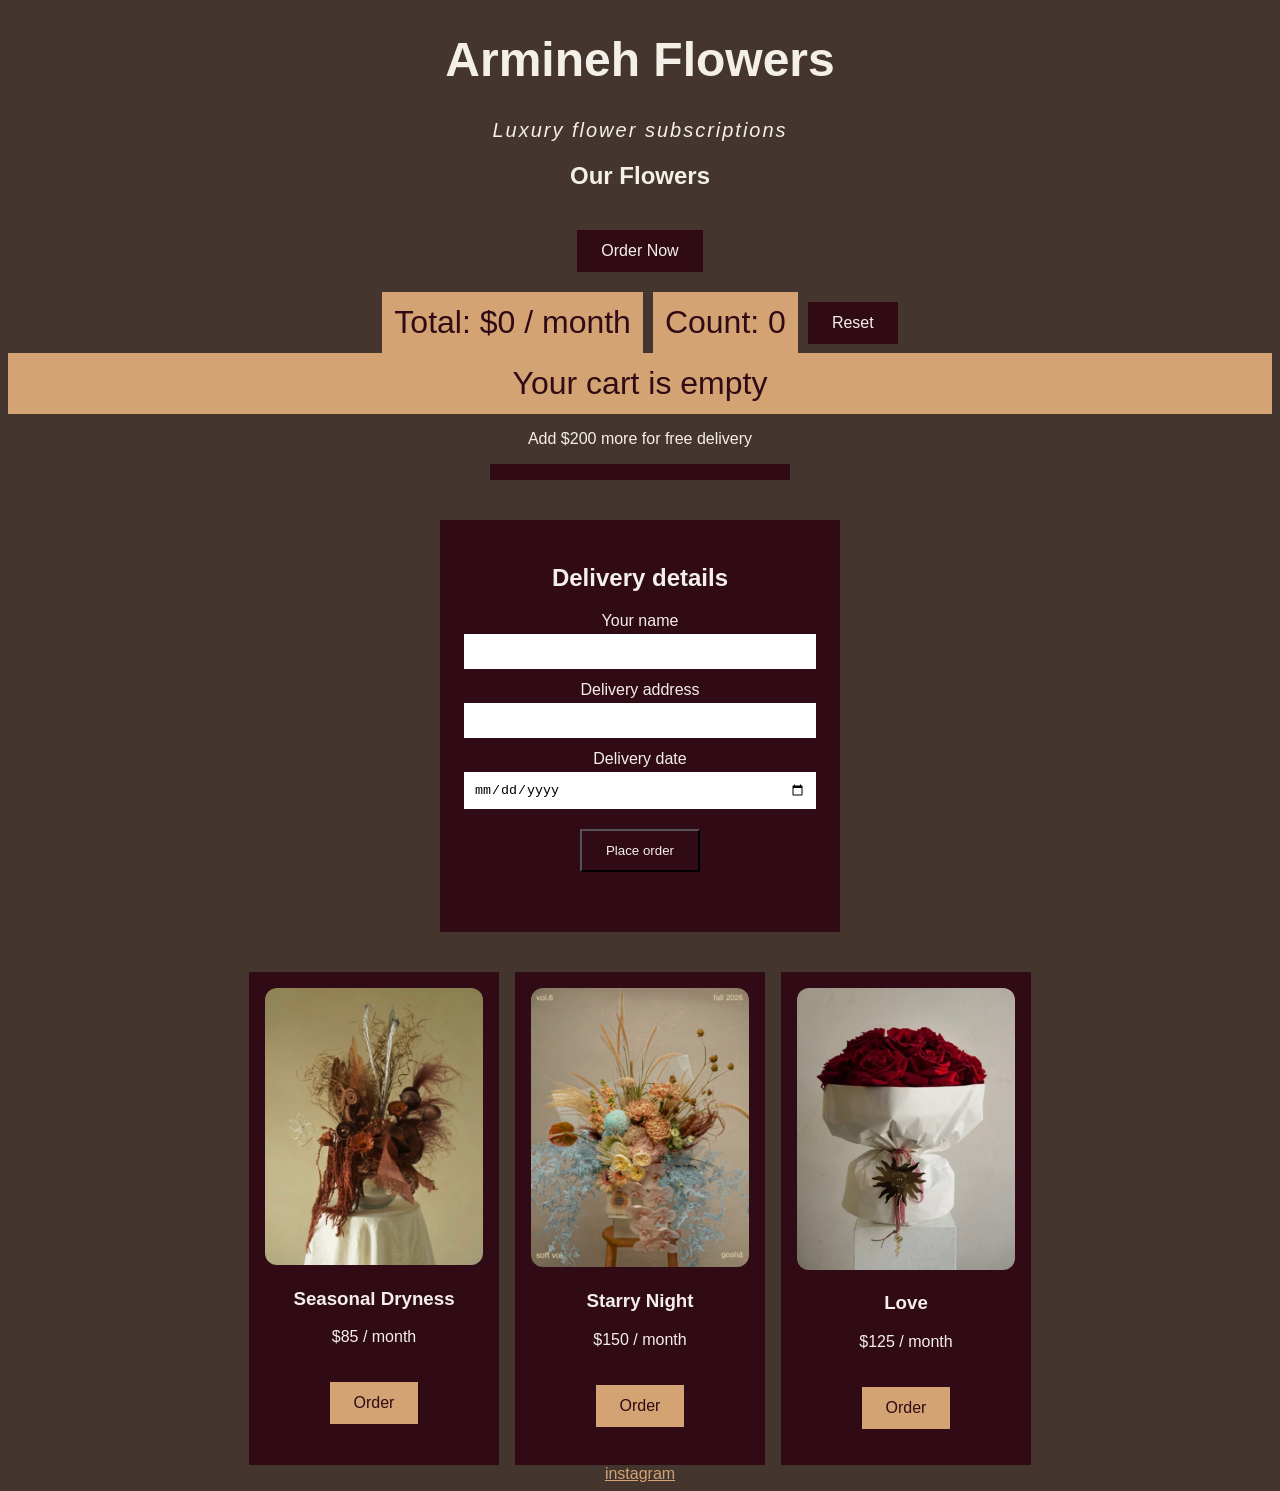
==== index.html @ e9095657 "First Version of flower shop" ====
<!DOCTYPE html>
<html>

<head>
    <meta name="viewport" content="width=device-width, initial-scale=1">
    <title>Armineh Flowers</title>
    <link rel="stylesheet" href="style.css">
</head>

<body>
    <h1>Armineh Flowers</h1>
    <p class="tagline">Luxury flower subscriptions</p>
    <h2>Our Flowers</h2>
    <a href="#" class="button">Order Now</a>
    <p id="message"></p>

    <div class="summary">
        <p id="total" class="box">Total: $0 / month</p>
        <p id="count" class="box">Count: 0</p>
        <a href="#" class="button" onclick="resetOrder()">Reset</a>
    </div>

    <ul id="orderList" class="box"></ul>
    <p id="delivery"></p>
    <div class="bar">
        <div id="barFill"></div>
    </div>

    <div class="checkout">
        <h2>Delivery details</h2>

        <label for="customerName">Your name</label>
        <input type="text" id="customerName">

        <label for="address">Delivery address</label>
        <input type="text" id="address">

        <label for="deliveryDate">Delivery date</label>
        <input type="date" id="deliveryDate">

        <button type="button" class="button" onclick="placeOrder()">Place order</button>

        <p id="confirmation"></p>

    </div>

    <div class="flowers">
        <div class="card">
            <img src="bouquet.jpg" alt="...">
            <h3>Seasonal Dryness</h3>
            <p>$85 / month</p>
            <a href="#" class="button" onclick="addToOrder('Seasonal Dryness', 85)">Order</a>
        </div>

        <div class="card">
            <img src="starrynight.jpg" alt="...">
            <h3>Starry Night</h3>
            <p>$150 / month</p>
            <a href="#" class="button" onclick="addToOrder('Starry Night', 150)">Order</a>
        </div>

        <div class="card">
            <img src="love.jpg" alt="...">
            <h3>Love</h3>
            <p> $125 / month</p>
            <a href="#" class="button" onclick="addToOrder('Love', 125)">Order</a>
        </div>
    </div>
    <a href="https://www.instagram.com/oneflowerstop/">instagram</a>
    <script src="script.js"></script>
</body>
</html>
---- style.css ----
* {
            box-sizing: border-box;
        }

        body {
            font-family: Arial, sans-serif;
            background-color: #44362f;
            color: #F5efe9;
            text-align: center;
        }

        h1 {
            color: #F5efe9;
            font-size: 48px;
        }

        img {
            width: 400px;
            border-radius: 12px;
            transition: 0.3s;
            max-width: 100%;
        }

        h2 {
            color: #F5efe9;
            font-size: 24px;
        }

        a {
            color: #d4a373;
        }

        .tagline {
            font-style: italic;
            font-size: 20px;
            letter-spacing: 2px;
        }

        .button {
            background-color: #300b16;
            color: #F5efe9;
            padding: 12px 24px;
            border-radius: 0%;
            text-decoration: none;
            display: inline-block;
            margin: 20px;
            transition: 0.3s;
        }

        .button:hover {
            background-color: #d4a373;
            color: #300b16;
        }

        img:hover {
            opacity: 0.8;
        }

        .summary {
            display: flex;
            justify-content: center;
            gap: 10px;
            flex-wrap: wrap;
            align-items: center;
        }

        .summary .button {
            margin: 0;
        }

        .flowers {
            display: flex;
            justify-content: center;
            gap: 16px;
            flex-wrap: wrap;
        }

        .card {
            background-color: #300b16;
            padding: 16px;
            width: 250px;
        }

        .card img {
            width: 100%;
        }

        .card .button {
            background-color: #d4a373;
            color: #300b16;
        }

        .card .button:hover {
            background-color: #F5efe9;
            color: #300b16;
        }

        @media (max-width: 600px) {
            h1 {
                font-size: 32px;
            }

            .card {
                width: 100%;
            }

        }

        #message {
            background-color: #d4a373;
            color: #44362f;
            font-size: larger;
            padding: 12px;
        }

        .box {
            background-color: #d4a373;
            color: #300b16;
            font-size: 32px;
            padding: 12px;
            margin: 0;
        }

        #message:empty {
            display: none;
        }

        #orderList:empty {
            display: none;
        }

        #orderList {
            list-style: none;
        }

        .bar {
            background-color: #300b16;
            height: 16px;
            width: 300px;
            max-width: 100%;
            margin: 0 auto;
        }

        #barFill {
            background-color: #d4a373;
            height: 100%;
            width: 0%;
            transition: 0.5s;
        }

        .checkout {
            background-color: #300b16;
            padding: 24px;
            width: 400px;
            max-width: 100%;
            margin: 40px auto;
        }

        .checkout label {
            display: block;
            margin-top: 12px;
        }

        .checkout input {
            width: 100%;
            padding: 10px;
            margin-top: 4px;
            border: none;
        }
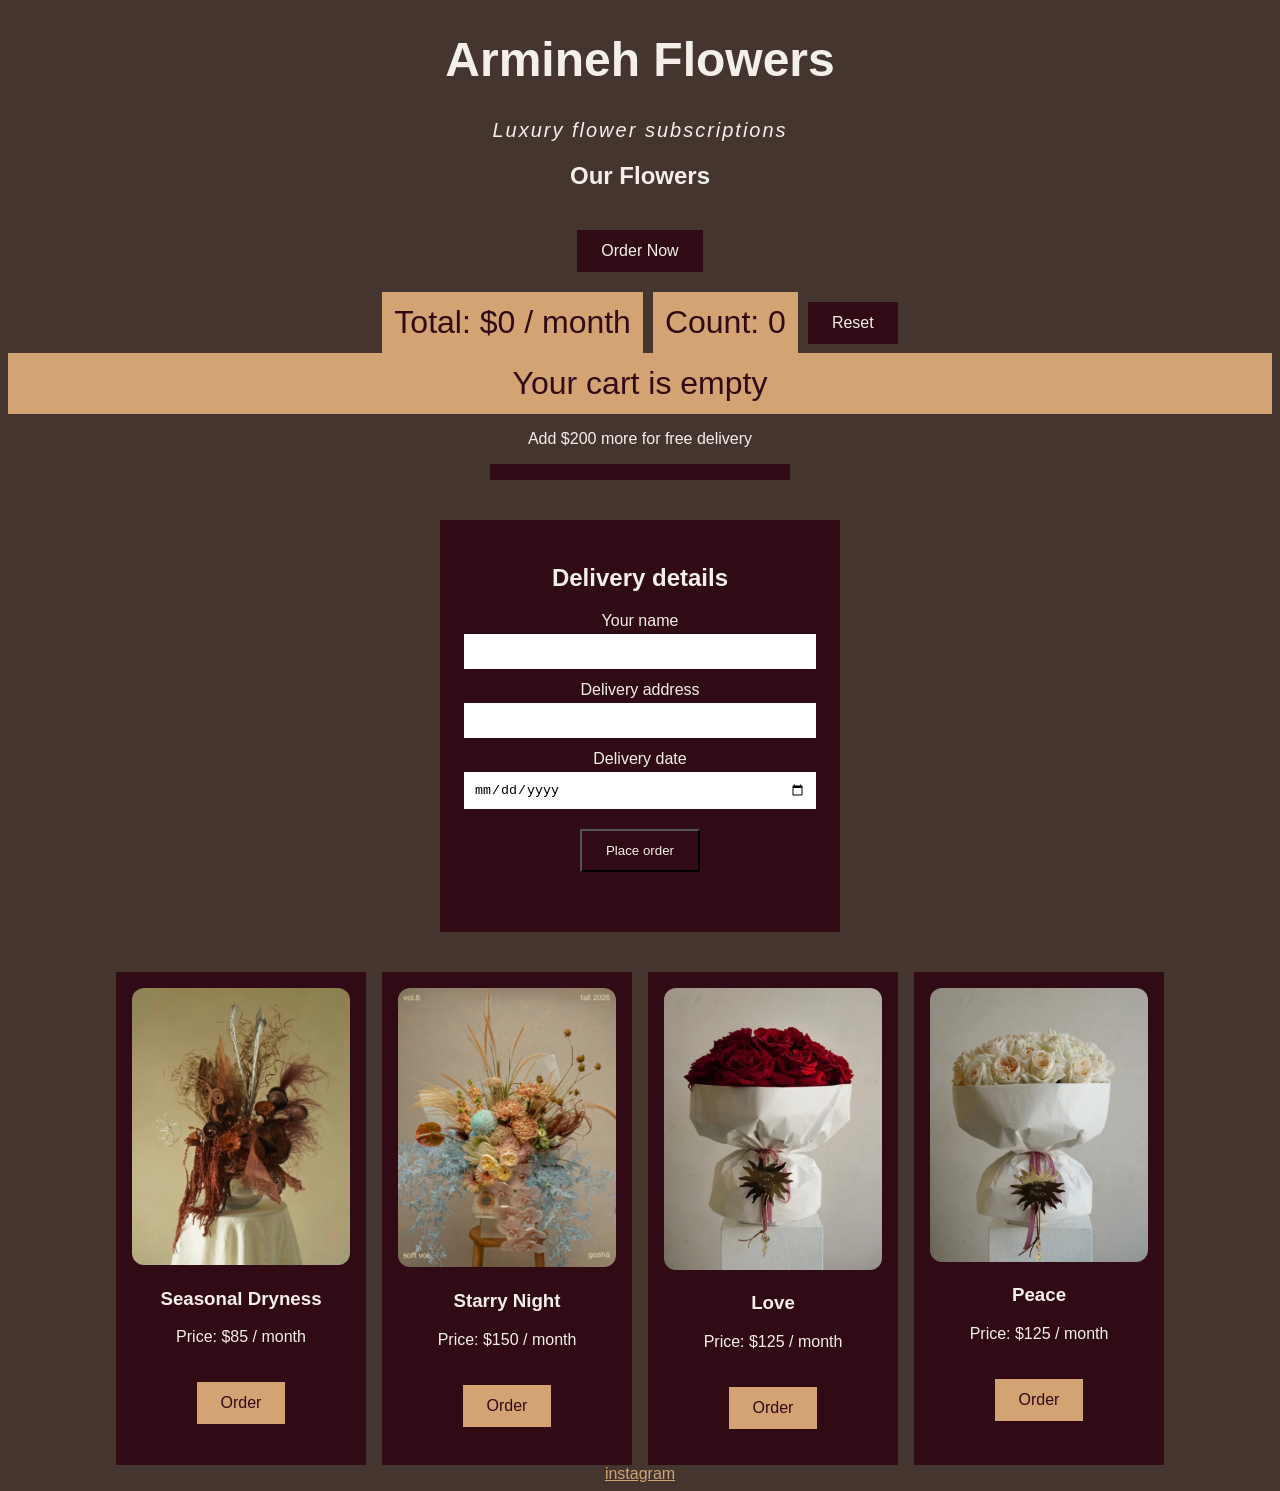
==== commit 8804e246: "added peace bouquet" ====
--- a/index.html
+++ b/index.html
@@ -44,28 +44,7 @@
 
     </div>
 
-    <div class="flowers">
-        <div class="card">
-            <img src="bouquet.jpg" alt="...">
-            <h3>Seasonal Dryness</h3>
-            <p>$85 / month</p>
-            <a href="#" class="button" onclick="addToOrder('Seasonal Dryness', 85)">Order</a>
-        </div>
-
-        <div class="card">
-            <img src="starrynight.jpg" alt="...">
-            <h3>Starry Night</h3>
-            <p>$150 / month</p>
-            <a href="#" class="button" onclick="addToOrder('Starry Night', 150)">Order</a>
-        </div>
-
-        <div class="card">
-            <img src="love.jpg" alt="...">
-            <h3>Love</h3>
-            <p> $125 / month</p>
-            <a href="#" class="button" onclick="addToOrder('Love', 125)">Order</a>
-        </div>
-    </div>
+    <div class="flowers" id="flowerList"></div>
     <a href="https://www.instagram.com/oneflowerstop/">instagram</a>
     <script src="script.js"></script>
 </body>
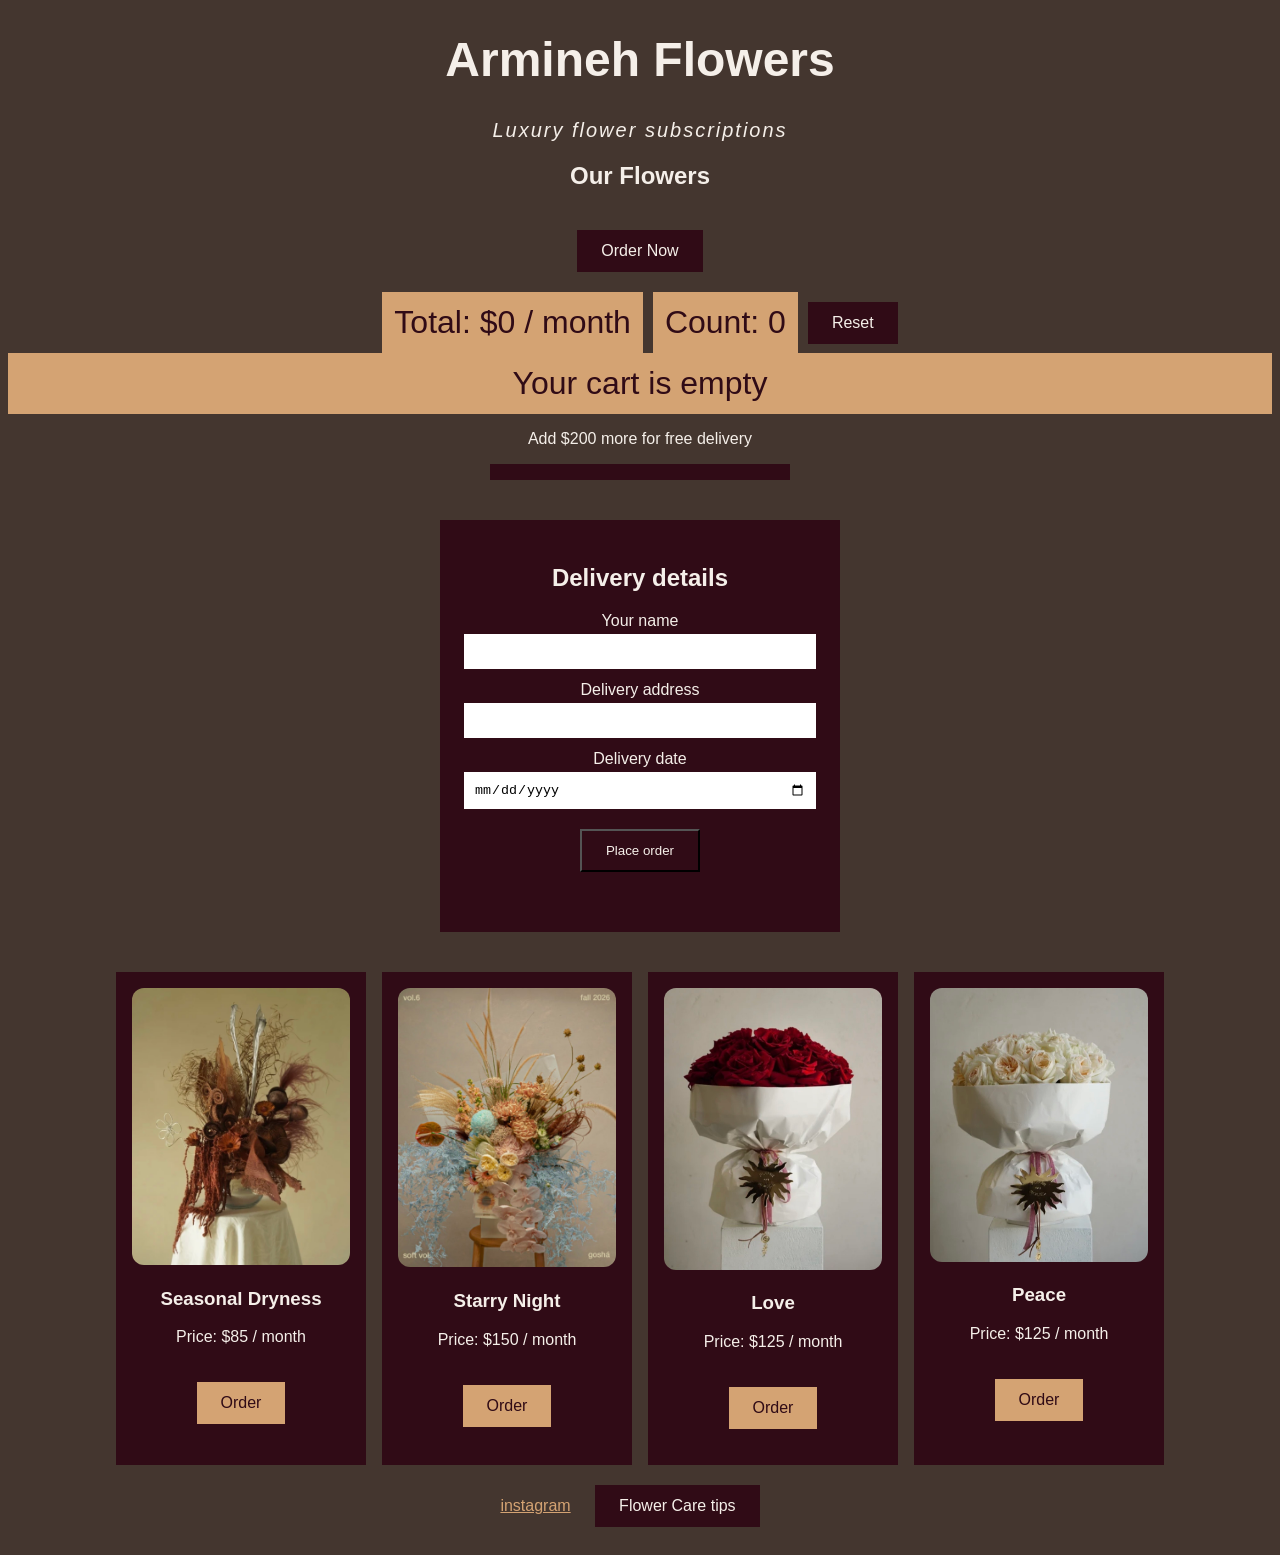
==== commit 965ecf89: "Flower Care page added" ====
--- a/index.html
+++ b/index.html
@@ -46,6 +46,7 @@
 
     <div class="flowers" id="flowerList"></div>
     <a href="https://www.instagram.com/oneflowerstop/">instagram</a>
+    <a href="care.html" class="button">Flower Care tips</a>
     <script src="script.js"></script>
 </body>
 </html>
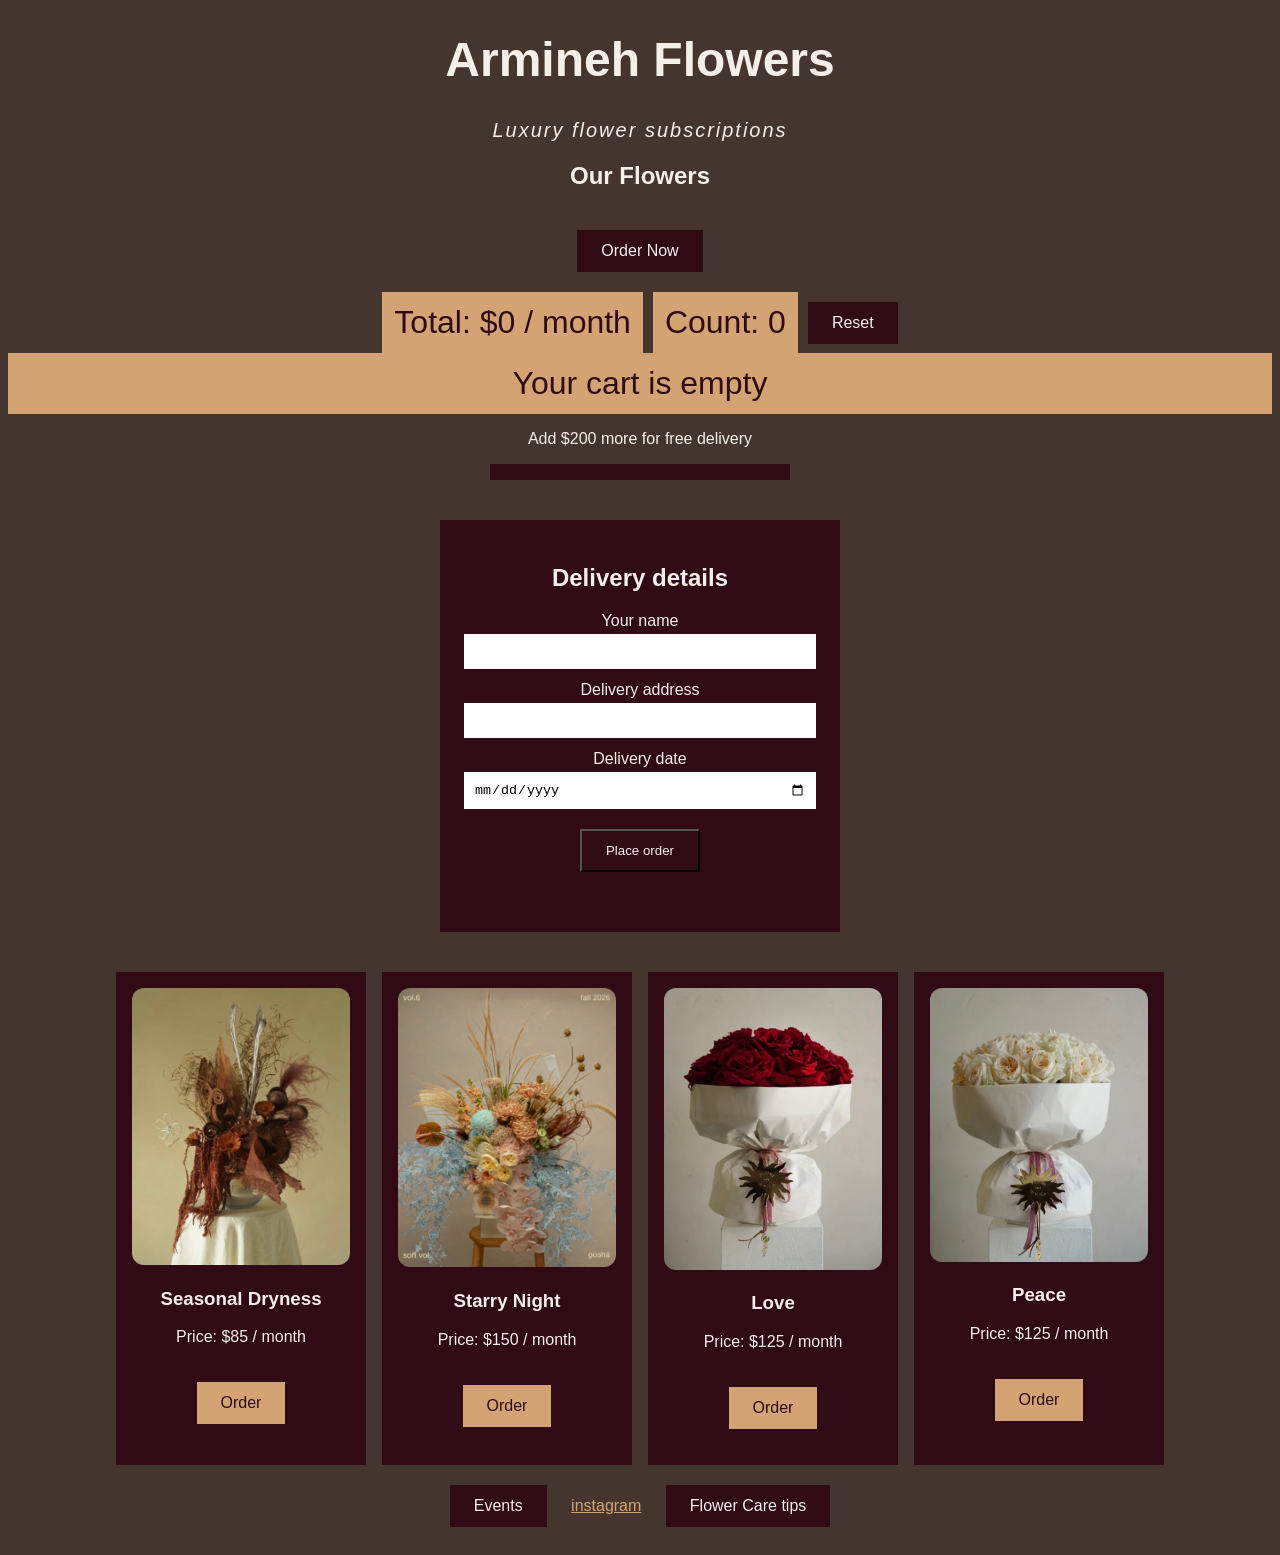
==== commit 96b723e9: "events added" ====
--- a/index.html
+++ b/index.html
@@ -45,6 +45,7 @@
     </div>
 
     <div class="flowers" id="flowerList"></div>
+    <a href="events.html" class="button">Events</a>
     <a href="https://www.instagram.com/oneflowerstop/">instagram</a>
     <a href="care.html" class="button">Flower Care tips</a>
     <script src="script.js"></script>
--- a/style.css
+++ b/style.css
@@ -166,4 +166,9 @@
             padding: 10px;
             margin-top: 4px;
             border: none;
+        }
+
+        .active {
+            background-color: #d4a373;
+            color: #300b16;
         }
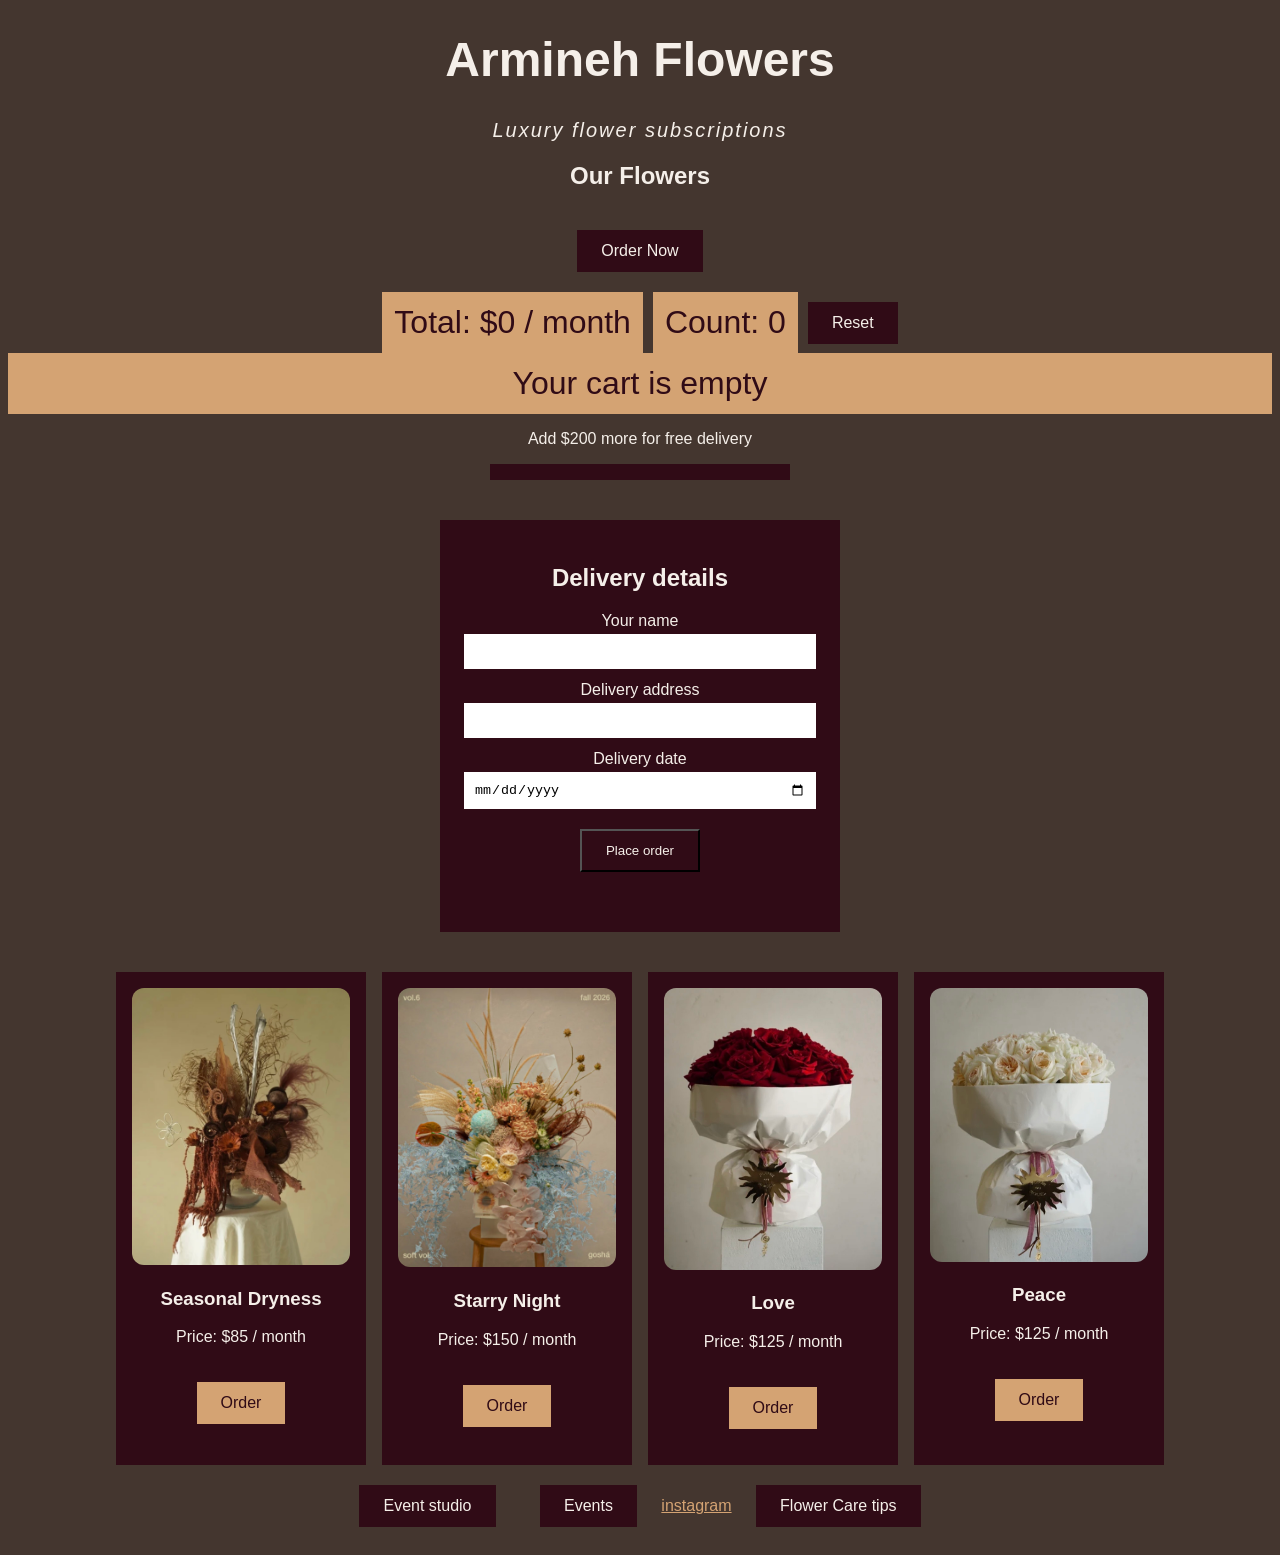
==== commit cd4b0f17: "studio" ====
--- a/index.html
+++ b/index.html
@@ -45,6 +45,7 @@
     </div>
 
     <div class="flowers" id="flowerList"></div>
+    <a href="studio.html" class="button">Event studio</a>
     <a href="events.html" class="button">Events</a>
     <a href="https://www.instagram.com/oneflowerstop/">instagram</a>
     <a href="care.html" class="button">Flower Care tips</a>
--- a/style.css
+++ b/style.css
@@ -171,4 +171,6 @@
         .active {
             background-color: #d4a373;
             color: #300b16;
-        }+        }
+
+       
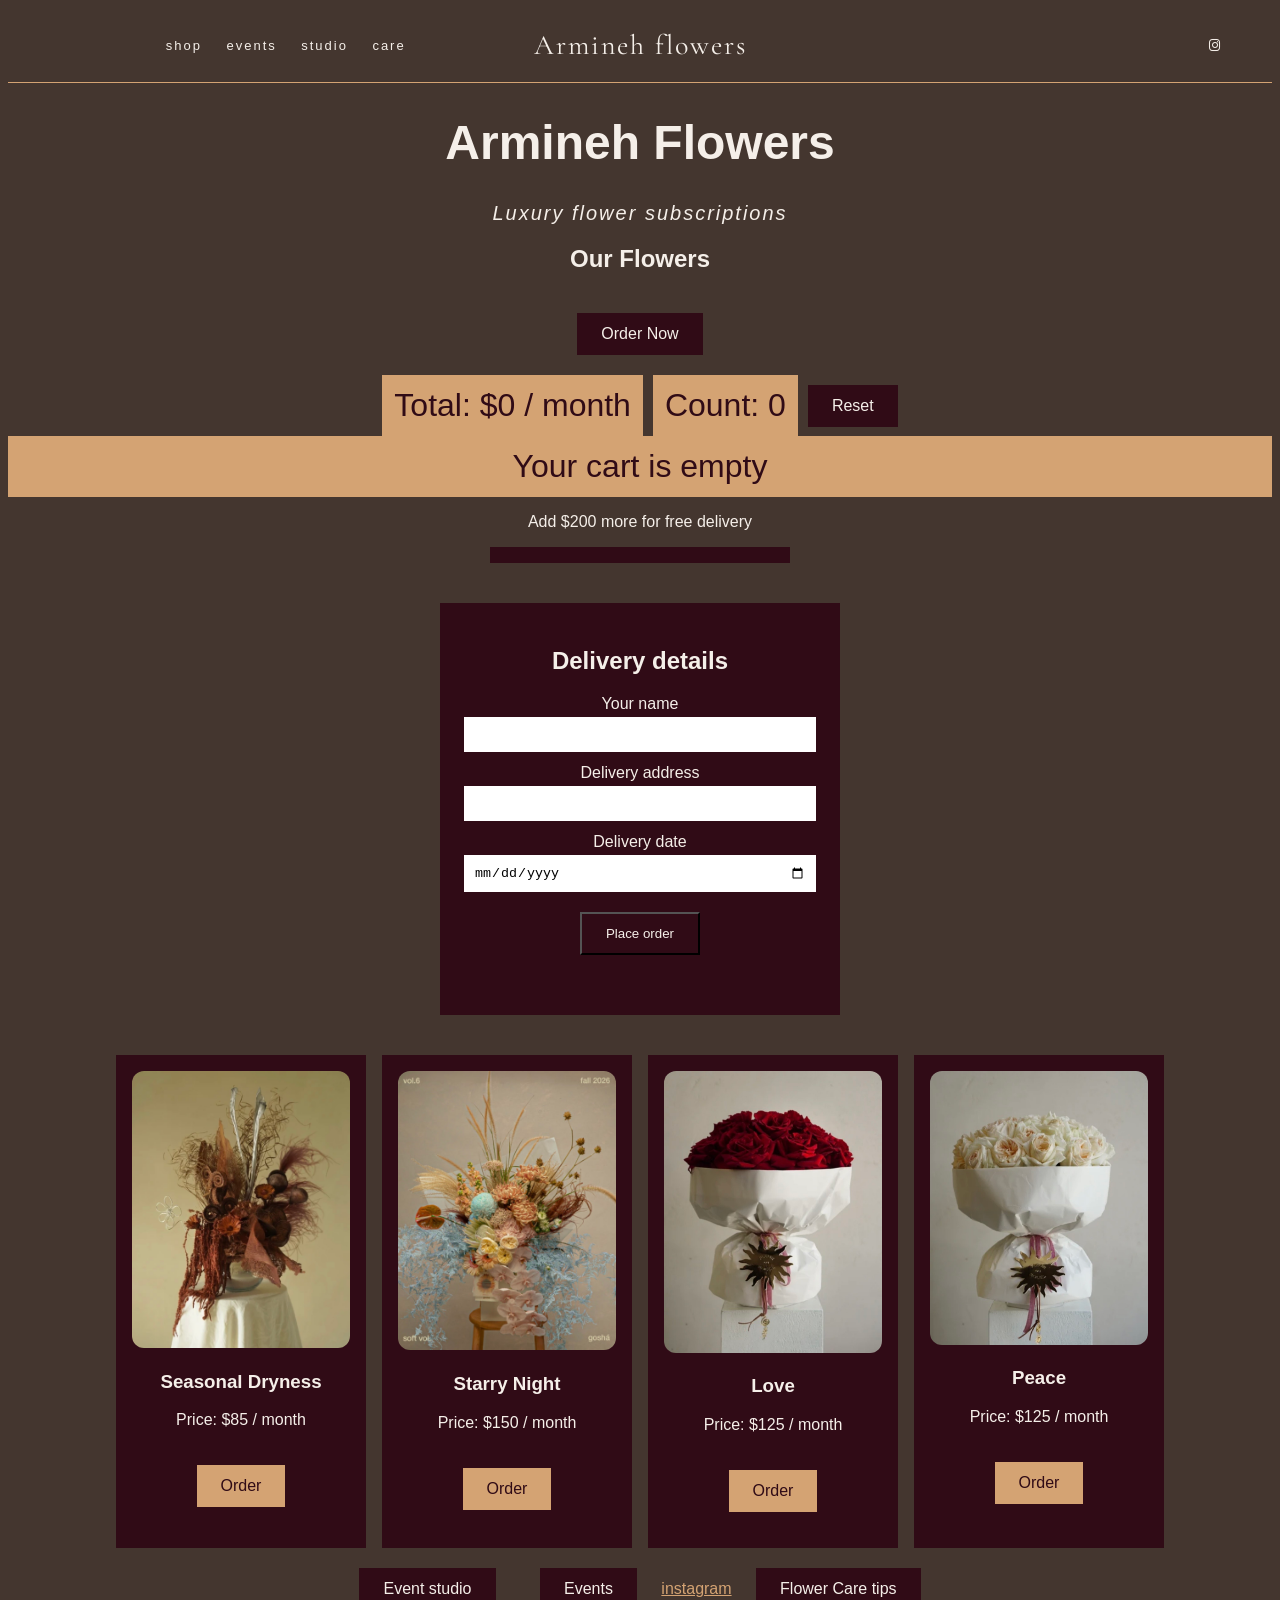
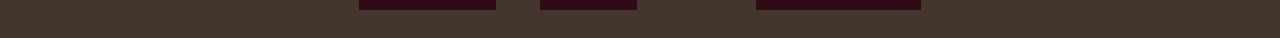
==== commit dc16209b: "share header on all pages" ====
--- a/index.html
+++ b/index.html
@@ -5,9 +5,27 @@
     <meta name="viewport" content="width=device-width, initial-scale=1">
     <title>Armineh Flowers</title>
     <link rel="stylesheet" href="style.css">
+    <link href="https://fonts.googleapis.com/css2?family=Cormorant+Garamond:wght@400;600&display=swap" rel="stylesheet">
+    <link rel="stylesheet" href="https://cdnjs.cloudflare.com/ajax/libs/font-awesome/6.5.1/css/all.min.css">
 </head>
 
 <body>
+    <header>
+        <nav class="nav-left">
+            <a href="index.html">shop</a>
+            <a href="events.html">events</a>
+            <a href="studio.html">studio</a>
+            <a href="care.html">care</a>
+        </nav>
+
+        <a href="index.html" class="logo">Armineh flowers</a>
+
+        <div class="nav-right">
+            <a href="https://www.instagram.com/oneflowerstop/" target="_blank" aria-label="Instagram">
+                <i class="fa-brands fa-instagram"></i>
+            </a>
+        </div>
+    </header>
     <h1>Armineh Flowers</h1>
     <p class="tagline">Luxury flower subscriptions</p>
     <h2>Our Flowers</h2>
@@ -51,4 +69,5 @@
     <a href="care.html" class="button">Flower Care tips</a>
     <script src="script.js"></script>
 </body>
+
 </html>
--- a/style.css
+++ b/style.css
@@ -1,5 +1,35 @@
         * {
             box-sizing: border-box;
+        }
+
+        header {
+            justify-content: space-between;
+            display: flex;
+            align-items: center;
+            padding: 20px 40px;
+            border-bottom: 1px solid #d4a373;
+        }
+
+        header a {
+            color: #F5efe9;
+            font-size: 13px;
+            letter-spacing: 2px;
+            margin: 0 10px;
+            text-decoration: none;
+        }
+
+        .nav-left,
+        .nav-right {
+            flex: 1;
+        }
+
+        .nav-right {
+            text-align: right;
+        }
+
+        .logo {
+            font-family: "Cormorant Garamond", serif;
+            font-size: 28px;
         }
 
         body {
@@ -171,6 +201,4 @@
         .active {
             background-color: #d4a373;
             color: #300b16;
-        }
-
-       +        }
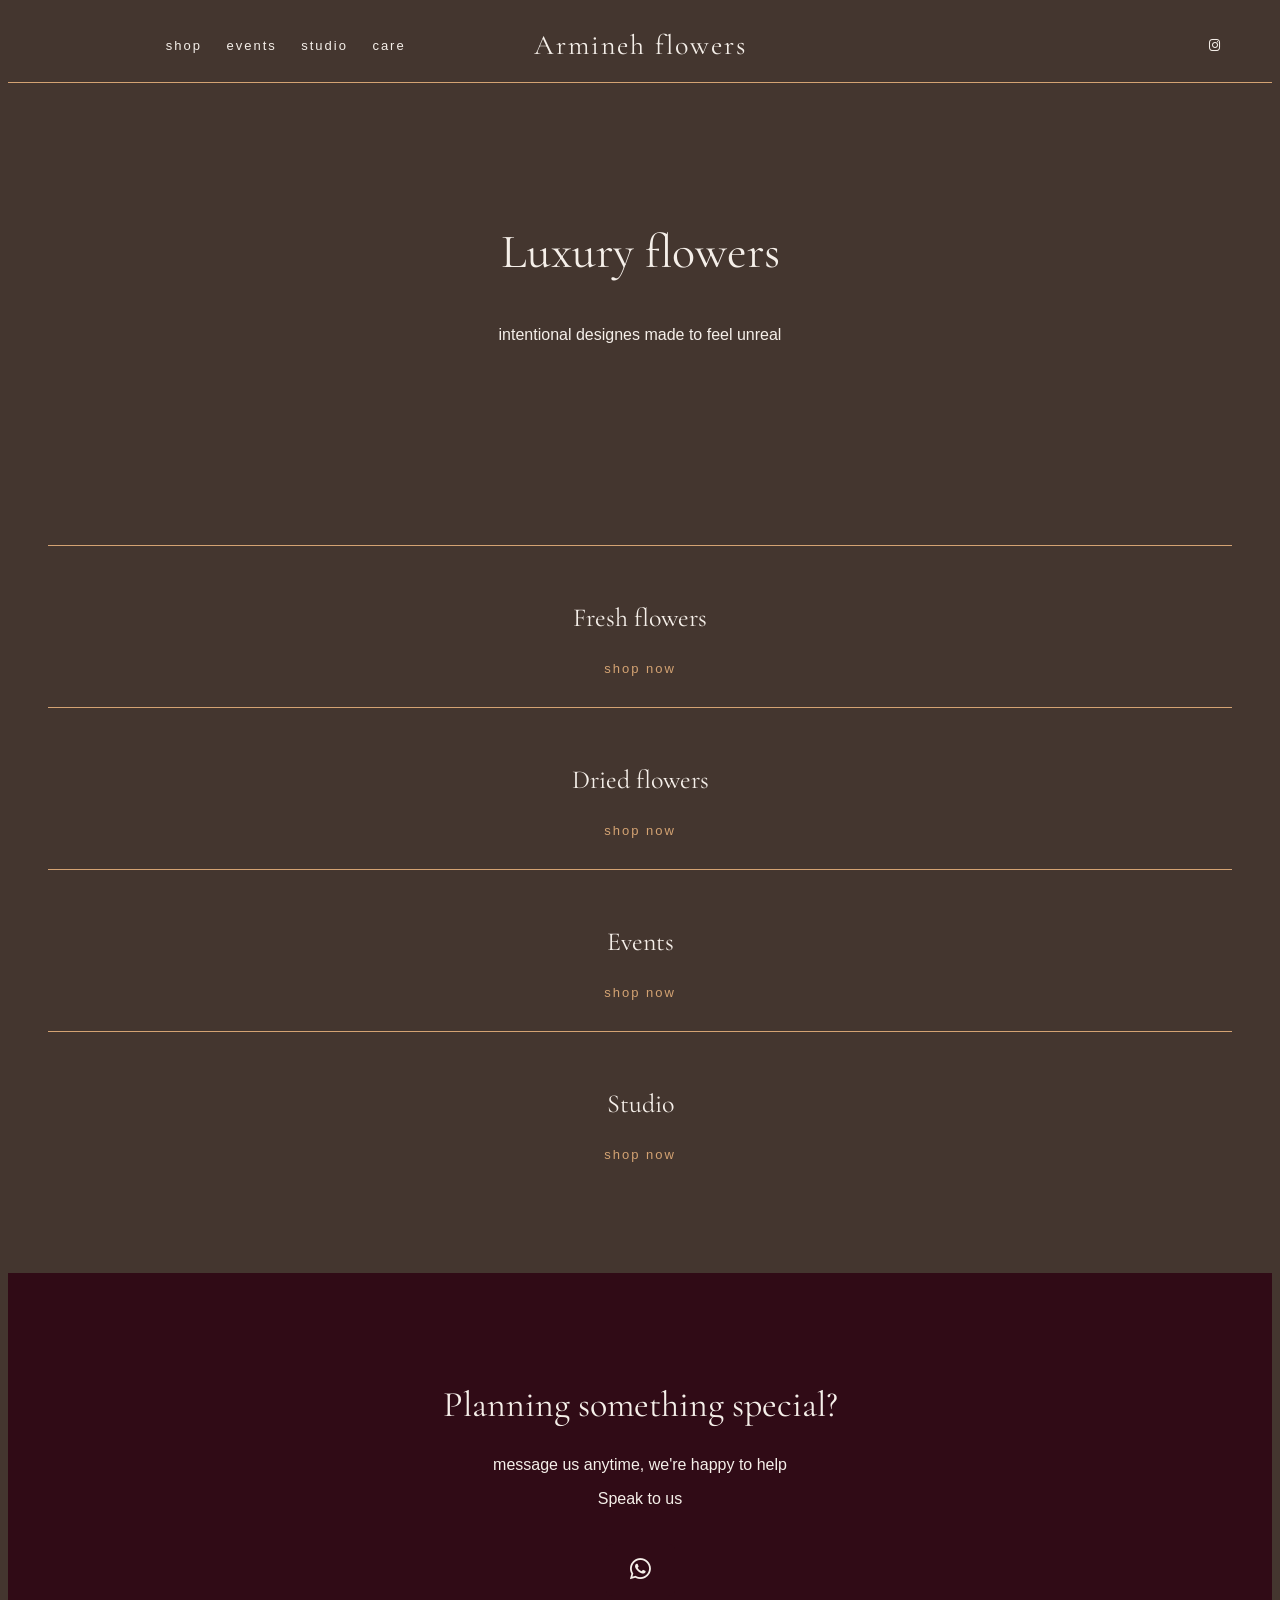
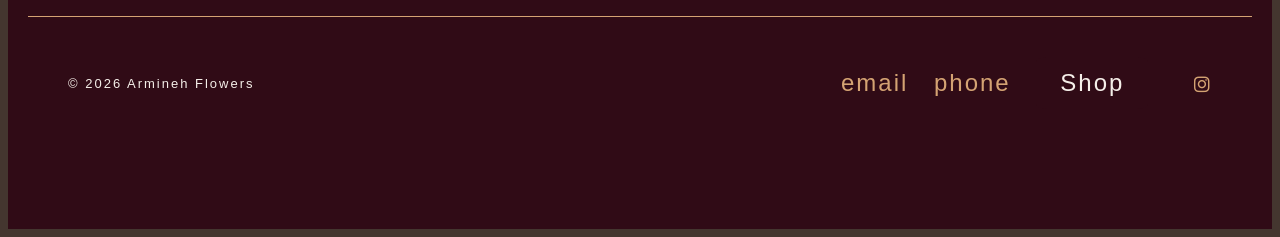
==== commit 077c104a: "Product page + live price" ====
--- a/index.html
+++ b/index.html
@@ -5,6 +5,7 @@
     <meta name="viewport" content="width=device-width, initial-scale=1">
     <title>Armineh Flowers</title>
     <link rel="stylesheet" href="style.css">
+    <link rel="stylesheet" href="home.css">
     <link href="https://fonts.googleapis.com/css2?family=Cormorant+Garamond:wght@400;600&display=swap" rel="stylesheet">
     <link rel="stylesheet" href="https://cdnjs.cloudflare.com/ajax/libs/font-awesome/6.5.1/css/all.min.css">
 </head>
@@ -12,7 +13,7 @@
 <body>
     <header>
         <nav class="nav-left">
-            <a href="index.html">shop</a>
+            <a href="shop.html">shop</a>
             <a href="events.html">events</a>
             <a href="studio.html">studio</a>
             <a href="care.html">care</a>
@@ -26,48 +27,48 @@
             </a>
         </div>
     </header>
-    <h1>Armineh Flowers</h1>
-    <p class="tagline">Luxury flower subscriptions</p>
-    <h2>Our Flowers</h2>
-    <a href="#" class="button">Order Now</a>
-    <p id="message"></p>
-
-    <div class="summary">
-        <p id="total" class="box">Total: $0 / month</p>
-        <p id="count" class="box">Count: 0</p>
-        <a href="#" class="button" onclick="resetOrder()">Reset</a>
-    </div>
-
-    <ul id="orderList" class="box"></ul>
-    <p id="delivery"></p>
-    <div class="bar">
-        <div id="barFill"></div>
-    </div>
-
-    <div class="checkout">
-        <h2>Delivery details</h2>
-
-        <label for="customerName">Your name</label>
-        <input type="text" id="customerName">
-
-        <label for="address">Delivery address</label>
-        <input type="text" id="address">
-
-        <label for="deliveryDate">Delivery date</label>
-        <input type="date" id="deliveryDate">
-
-        <button type="button" class="button" onclick="placeOrder()">Place order</button>
-
-        <p id="confirmation"></p>
-
-    </div>
-
-    <div class="flowers" id="flowerList"></div>
-    <a href="studio.html" class="button">Event studio</a>
-    <a href="events.html" class="button">Events</a>
-    <a href="https://www.instagram.com/oneflowerstop/">instagram</a>
-    <a href="care.html" class="button">Flower Care tips</a>
-    <script src="script.js"></script>
+    <section class="intro">
+        <h1>Luxury flowers</h1>
+        <p>intentional designes made to feel unreal</p>
+    </section>
+    <section class="categories">
+        <div class="category">
+            <h3>Fresh flowers</h3>
+            <a href="shop.html">shop now</a>
+        </div>
+        <div class="category">
+            <h3>Dried flowers</h3>
+            <a href="shop.html">shop now</a>
+        </div>
+        <div class="category">
+            <h3>Events</h3>
+            <a href="shop.html">shop now</a>
+        </div>
+        <div class="category">
+            <h3>Studio</h3>
+            <a href="shop.html">shop now</a>
+        </div>
+    </section>
+    <section class="speak">
+        <h2>Planning something special?</h2>
+        <p>message us anytime, we're happy to help</p>
+        <p>Speak to us
+        </p>
+        <a href="https://wa.me/1YOURNUMBER" class="button" target="_blank">
+            <i class="fa-brands fa-whatsapp"></i>
+        </a>
+        <footer>
+            <p>© 2026 Armineh Flowers</p>
+            <div>
+                <a href="mailto:hello@example.com">email</a>
+                <a href="tel:+16045551234">phone</a>
+                <a href="shop.html" class="button">Shop</a>
+                <a href="https://www.instagram.com/oneflowerstop/" target="_blank" aria-label="Instagram">
+                    <i class="fa-brands fa-instagram"></i>
+                </a>
+            </div>
+        </footer>
+    </section>
 </body>
 
 </html>
--- a/style.css
+++ b/style.css
@@ -201,4 +201,37 @@
         .active {
             background-color: #d4a373;
             color: #300b16;
+        }
+
+        footer {
+            display: flex;
+            justify-content: space-between;
+            align-items: center;
+            padding: 20px 40px;
+            font-size: 13px;
+            letter-spacing: 2px;
+            border-top: 1px solid #d4a373;
+        }
+
+        footer a {
+            margin-left: 20px;
+            text-decoration: none;
+        }
+
+        footer a:hover {
+            text-decoration: underline #7a9cc6;
+        }
+
+        @media (max-width: 600px) {
+            footer {
+                flex-direction: column;
+            }
+
+            footer a {
+                margin: 0 10px;
+            }
+        }
+
+        footer a i {
+            font-size: 18px;
         }
--- a/home.css
+++ b/home.css
@@ -0,0 +1,72 @@
+.intro {
+    max-width: 650px;
+    margin: 0 auto;
+    padding: 100px 20px;
+}
+
+.intro h1 {
+    font-family: "Cormorant Garamond", serif;
+    font-size: 48px;
+    font-weight: 400;
+}
+
+.intro p {
+    line-height: 1.8;
+}
+
+.categories {
+    padding: 80px 40px;
+}
+
+.categoryGrid {
+    display: grid;
+    grid-template-columns: repeat(4, 1fr);
+    gap: 24px;
+}
+
+.category {
+    padding: 30px 20px;
+    border-top: 1px solid #d4a373;
+}
+ 
+.category h3 {
+    font-family: "Cormorant Garamond", serif;
+    font-size: 26px;
+    font-weight: 400;
+}
+
+.category a {
+    color: #d4a373;
+    text-decoration: none;
+    letter-spacing: 2px;
+    font-size: 13px;
+}
+
+@media (max-width: 900px) {
+    .categoryGrid {
+        grid-template-columns: repeat(2, 1fr);
+    }
+}
+
+@media (max-width: 600px) {
+    .categoryGrid {
+        grid-template-columns: repeat(1, 1fr);
+    }
+}
+
+.speak {
+    background-color: #300b16;
+    text-align: center;
+    padding: 80px 20px;
+}
+
+.speak h2 {
+    font-family: "Cormorant Garamond", serif;
+    font-size: 36px;
+    font-weight: 400;
+}
+
+.speak a {
+    font-size: x-large;
+    border-radius: 10%;
+}
